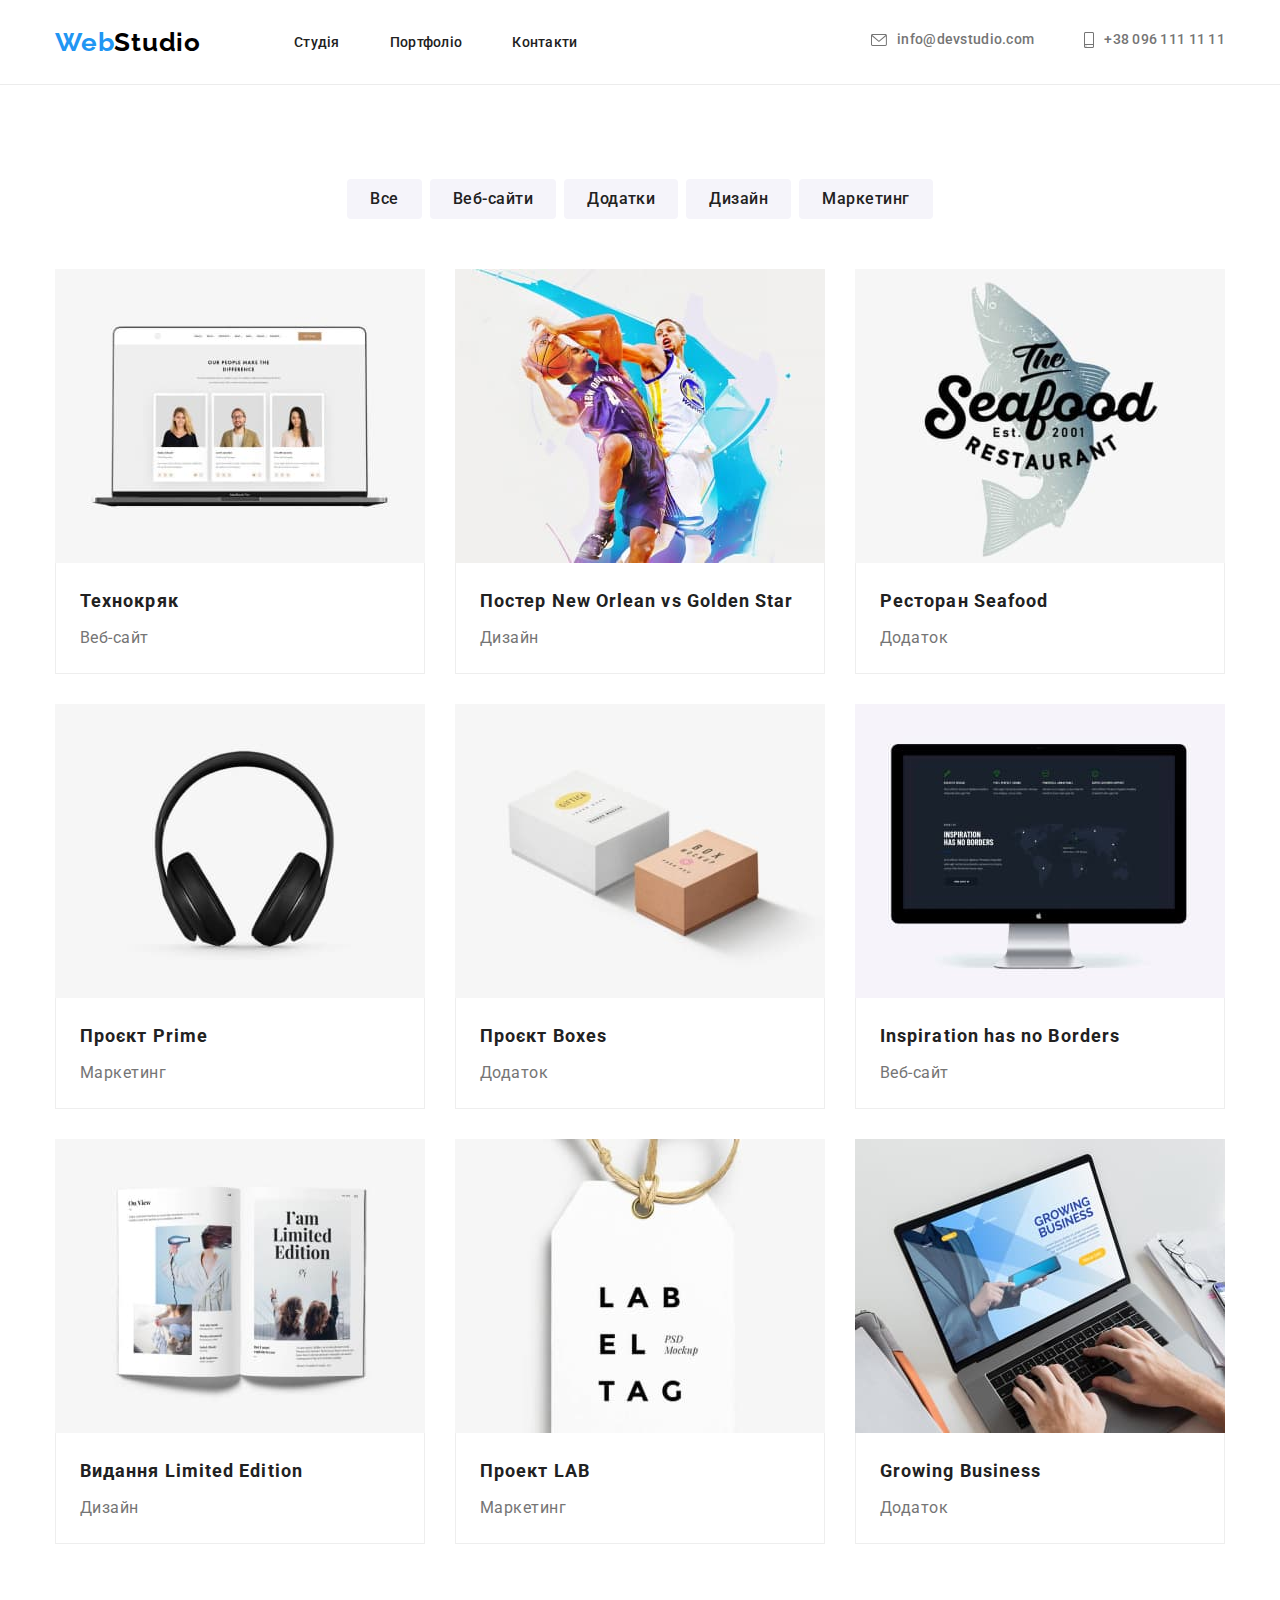
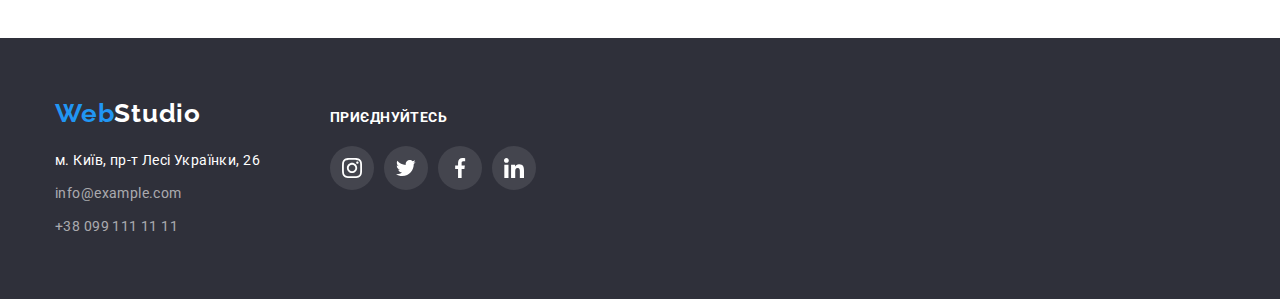
==== portfolio.html @ e3398ce7 "HW4" ====
<!DOCTYPE html>
<html lang="uk">
  <head>
    <meta charset="UTF-8" />
    <meta http-equiv="X-UA-Compatible" content="IE=edge" />
    <meta name="viewport" content="width=device-width, initial-scale=1.0" />
    <title>hw</title>
    <link rel="preconnect" href="https://fonts.googleapis.com" />
    <link rel="preconnect" href="https://fonts.gstatic.com" crossorigin />
    <link
      href="https://fonts.googleapis.com/css2?family=Raleway:wght@700&family=Roboto:wght@400;500;700;900&display=swap"
      rel="stylesheet"
    />
    <link
      rel="stylesheet"
      href="https://cdnjs.cloudflare.com/ajax/libs/modern-normalize/1.1.0/modern-normalize.min.css"
    />
    <link rel="stylesheet" href="css/styles.css" />
  </head>
  <body>
    <header class="header-border">
      <div class="container header-items">
        <nav class="header-navegation">
          <a class="title" href="./index.html"
            >Web<span class="studio">Studio</span></a
          >
          <ul class="header-pages">
            <li class="navigation">
              <a class="page" href="./index.html">Студія</a>
            </li>
            <li class="navigation">
              <a class="page" href="./portfolio.html">Портфоліо</a>
            </li>
            <li class="navigation"><a class="page" href="#">Контакти</a></li>
          </ul>
        </nav>
        <ul class="header-contacts">
          <li class="contacts">
            <div class="heder-contact">
              <a class="heder-contact-size" href="">
                <svg class="heder-mail-icon">
                <use href="./images/icons.svg#icon-mail"></use>
                 </svg></a>
                <a class="contact" href="mailto:info@devstudio.com" >info@devstudio.com</a>
            </div> 
          </li>
          <li class="contacts">
            <div class="heder-contact">
              <a class="heder-contact-size" href=""><svg class="heder-phone-icon">
              <use href="./images/icons.svg#icon-smartphone"></use>
              </svg></a>
              <a class="contact" href="tel:+380961111111">+38 096 111 11 11</a>
                 </div> 
 </li>
        </ul>
      </div>
    </header>
    <main>
      <section class="section">
        <div class="container">
          <h1 class="invisible-title">portfolio</h1>
          <ul class="button-list">
            <li class="button-position">
              <button class="portfolio-button" type="button">Все</button>
            </li>
            <li class="button-position">
              <button class="portfolio-button" type="button">Веб-сайти</button>
            </li>
            <li class="button-position">
              <button class="portfolio-button" type="button">Додатки</button>
            </li>
            <li class="button-position">
              <button class="portfolio-button" type="button">Дизайн</button>
            </li>
            <li class="button-position">
              <button class="portfolio-button" type="button">Маркетинг</button>
            </li>
          </ul>
          <ul class="progect-list">
            <li class="progect-list-item">
              <img
                class="image"
                src="images/portfolio/techno.jpg"
                alt="notebook with photo"
                width="370"
              />
              <div class="name-type-progects">
                <h2 class="name-progect">Технокряк</h2>
                <p class="type-progect">Веб-сайт</p>
              </div>
            </li>
            <li class="progect-list-item">
              <img
                class="image"
                src="images/portfolio/poster.jpg"
                alt="basketball game"
                width="370"
              />
              <div class="name-type-progects">
                <h2 class="name-progect">Постер New Orlean vs Golden Star</h2>
                <p class="type-progect">Дизайн</p>
              </div>
            </li>
            <li class="progect-list-item">
              <img
                class="image"
                src="images/portfolio/restoran.jpg"
                alt="the seafood restaurant"
                width="370"
              />
              <div class="name-type-progects">
                <h2 class="name-progect">Ресторан Seafood</h2>
                <p class="type-progect">Додаток</p>
              </div>
            </li>
            <li class="progect-list-item">
              <img
                class="image"
                src="images/portfolio/progect-p.jpg"
                alt="headphones"
                width="370"
              />
              <div class="name-type-progects">
                <h2 class="name-progect">Проєкт Prime</h2>
                <p class="type-progect">Маркетинг</p>
              </div>
            </li>
            <li class="progect-list-item">
              <img
                class="image"
                src="images/portfolio/progect-b.jpg"
                alt="boxes"
                width="370"
              />
              <div class="name-type-progects">
                <h2 class="name-progect">Проєкт Boxes</h2>
                <p class="type-progect">Додаток</p>
              </div>
            </li>
            <li class="progect-list-item">
              <img
                class="image"
                src="images/portfolio/inseiration.jpg"
                alt="monitor with a map"
                width="370"
              />
              <div class="name-type-progects">
                <h2 class="name-progect">Inspiration has no Borders</h2>
                <p class="type-progect">Веб-сайт</p>
              </div>
            </li>
            <li class="progect-list-item">
              <img
                class="image"
                src="images/portfolio/jornal.jpg"
                alt="photography magazine"
                width="370"
              />
              <div class="name-type-progects">
                <h2 class="name-progect">Видання Limited Edition</h2>
                <p class="type-progect">Дизайн</p>
              </div>
            </li>
            <li class="progect-list-item">
              <img
                class="image"
                src="images/portfolio/progect-l.jpg"
                alt="project lab"
                width="370"
              />
              <div class="name-type-progects">
                <h2 class="name-progect">Проект LAB</h2>
                <p class="type-progect">Маркетинг</p>
              </div>
            </li>
            <li class="progect-list-item">
              <img
                class="image"
                src="images/portfolio/growing.jpg"
                alt="notebook with site "
                width="370"
              />
              <div class="name-type-progects">
                <h2 class="name-progect">Growing Business</h2>
                <p class="type-progect">Додаток</p>
              </div>
            </li>
          </ul>
        </div>
      </section>
    </main>

    <footer class="footer-elements">
<div class="container">

        <ul class="footer-flex">
          <li>
            <a class="footer-item" href="./index.html"
            >Web<span class="footer-studio">Studio</span></a
          >
          <address>
            <ul class="footer-list">
              <li class="footer-element">
                <a
                  class="footer-addres"
                  href="https://goo.gl/maps/CPtrU1FHBa2aNyZL9"
                  target="_blank"
                  rel="noopener noreferrer"
                  >м. Київ, пр-т Лесі Українки, 26</a
                >
              </li>
              <li class="footer-element">
                <a class="footer-contact" href="mailto:info@example.com"
                  >info@example.com</a
                >
              </li>
              <li class="footer-element">
                <a class="footer-contact" href="tel:+380991111111"
                  >+38 099 111 11 11</a
                >
              </li>
            </ul>
          </address>
          </li>

          
          <li class="footer-social-network-position">
            <h3 class="footer-social-network">приєднуйтесь</h3>
            <ul class="footer-social-network-list">
              <li class="footer-social-network-bg">
                <a href=""><svg class="svg">
                  <use href="./images/icons.svg#icon-instagram"></use>
                </svg></a></li>
              <li class="footer-social-network-bg">
                <a href=""><svg class="svg">
                  <use href="./images/icons.svg#icon-twitter"></use>
                </svg></a></li>
              <li class="footer-social-network-bg">
               <a href=""><svg class="svg">
                <use href="./images/icons.svg#icon-facebook"></use>
              </svg></a> 
            </li>
              <li class="footer-social-network-bg">
                <a href=""><svg class="svg">
                  <use href="./images/icons.svg#icon-linkedin"></use>
                </svg></a>
               </li>
              </ul>
          </li>
        </ul>

      </div>
    </footer>
  </body>
</html>
---- css/styles.css ----
:root{
    --blue-color: #2196F3;
    --title-color: #212121;
    --text-color: #757575;
    --white-color: #FFFFFF;
    --studio-color: #000000;
    --bg-color: #F5F5F5;
    --second-bg-color: #F5F4FA;
    --first-block-color: #2F303A;
    --border-coolor: #ECECEC;
    --border-pf-color: #EEEEEE;
    --client-color: #AFB1B8;
    --main-font: 'Roboto', sans-serif;
    --second-fond: 'Raleway', sans-serif;

}

body{
    font-family: var(--main-font, 'Roboto', sans-serif);
    background-color: var(--white-color);
    color: var(--title-color);
}

ul {
    list-style: none;
}

h1,
h2,
h3,
h4,
h5,
h6,
p,
ul{
    margin: 0;
    padding: 0;
}


.container{
    width: 1200px;
    margin: 0 auto;
    padding: 0 15px;
}

.section{
   padding: 94px 0;
}
/* header */

.header-items{
    display: flex;
    align-items: center;
}

.header-border{
    border-bottom: 1px solid var(--border-coolor);
}

.header-navegation{
    display: flex;
    align-items: center;
}

.header-pages{
    display: flex;

    margin-left: 93px;

}

.navigation:not(:last-child){
    margin-right: 50px;
}

.header-contacts{
    display: flex;
    margin-left:auto;
}


.title{
    display: inline-block;
    padding: 0;
    margin: 0;
font-family: var(--second-fond);
    font-weight: 700;
    font-size: 26px;
    line-height: 1.2;
    letter-spacing: 0.03em;
    color: var(--blue-color);
    text-decoration: none;
}

.studio{
    color: var(--studio-color);
}


.page{
display: block;
padding: 32px 0;

    font-style: normal;
        font-weight: 500;
        font-size: 14px;
        line-height: 16px;
        letter-spacing: 0.02em;
        color: var(--title-color);
        text-decoration: none;
}
.page:hover,
.page:focus {
    color: var(--blue-color);
}

.contacts:not(:last-child){
    margin-right: 50px;
}


.contact{
    display: block;
    padding: 32px 0;

    font-style: normal;
    font-weight: 500;
    font-size: 14px;
    line-height: 1.14;
    letter-spacing: 0.02em;
    color: var(--text-color);
    text-decoration: none;
}
.contact:hover,
.contact:focus {
    color: var(--blue-color);
}


.heder-contact{
display: flex;  
margin: 0;
padding: 0;
fill: #757575;
}

.heder-contact:hover,
.heder-contact:focus{
fill: var(--blue-color);
}

.heder-contact-size{
padding: 32px 0; 
}

.heder-mail-icon {
    margin-right: 10px;
    width: 16px;
    height: 12px;
}

.heder-phone-icon{
margin-right: 10px;
width: 10px;
height: 16px;
}


/* main */
.first-block{
    background: var(--first-block-color);
    text-align: center;
    padding-top: 200px;
    padding-bottom: 200px;
}
.overlay{
    max-width: 1600px;
    margin-left: auto;
    margin-right: auto;
    background-image: linear-gradient( to right,
     rgba(47, 48, 58, 0.4),
     rgba(47, 48, 58, 0.4)
     ), url(../images/hero.jpg);
}
.caption{
    margin-bottom: 30px;
    margin-left: auto;
    margin-right: auto;

    width: 696px;
    font-weight: 900;
    font-size: 44px;
    line-height: 1.36;
    text-align: center;
    letter-spacing: 0.06em;
    text-transform: uppercase;
    color: var(--white-color);
}

.main-button{
padding: 10px 32px;
margin: 0 auto;

    background: var(--blue-color);
    box-shadow: 0px 4px 4px rgba(0, 0, 0, 0.15);
    border-radius: 4px;
    border-style: none;
    cursor: pointer;
}

.service{
    font-family: var(--main-font);
    font-weight: 700;
    font-size: 16px;
    line-height: 1.87;
    display: flex;
    align-items: center;
    text-align: center;
    letter-spacing: 0.06em;
    color: var(--white-color);
}

/* Переваги */

.invisible-title{
    position: absolute;
    clip: rect(0 0 0 0);
    width: 1px;
    height: 1px;
    margin: -1px;
}

.advantages{
    display: flex;
}

.size{
    width: 270px;
}


.advantages-svg{
    background-color: var(--second-bg-color);
    margin-bottom: 30px;
    border-radius: 4px;
    height: 120px;
    width: 270px;
    padding: 25px 100px;
}
.size-icon{
    display: block;
    width: 70px;
    height: 70px;

}


.size:not(:last-child){
    margin-right: 30px;
}
.subtitle{
    margin-bottom: 10px;

    font-weight: 700;
    font-size: 14px;
    line-height: 1.14;
    letter-spacing: 0.03em;
    text-transform: uppercase; 
}

.desc{

    font-weight: 400;
    font-size: 14px;
    line-height: 1.71;
    letter-spacing: 0.03em;
    color: var(--text-color);
}

/* Робота */
.work-high{
    padding-top: 0;
}

.third-block-title{
    margin-bottom: 50px;

font-weight: 700;
font-size: 36px;
line-height: 1.16;
text-align: center;
letter-spacing: 0.03em;
}

.work-position{
    display: flex;
}

.work-pictures:not(:last-child){
    margin-right: 30px;
}

.image{
    display: block;
    max-width: 100%;
    height: auto;
}

/* Наша команда */

.quarter-block{
background: var(--second-bg-color);

}

.quarter-block-title{
    margin-bottom: 50px;

    font-weight: 700;
    font-size: 36px;
    line-height: 1.16;
    text-align: center;
    letter-spacing: 0.03em;
}

.command{
    display: flex;
}

.box{

    background: var(--white-color);
    box-shadow: 0px 1px 3px rgba(0, 0, 0, 0.12), 0px 1px 1px rgba(0, 0, 0, 0.14), 0px 2px 1px rgba(0, 0, 0, 0.2);
    border-radius: 0px 0px 4px 4px;

}
.box:not(:last-child){
    margin-right: 30px;
}

.name{
    padding-top: 30px;
    margin-bottom: 10px;

    font-weight: 500;
    font-size: 16px;
    line-height: 1.18;
    text-align: center;
    letter-spacing: 0.03em;
}

.work{
    padding-bottom: 16px;

    font-weight: 400;
    font-size: 16px;
    line-height: 1.18;
    text-align: center;
    letter-spacing: 0.03em;
    color: var(--text-color);
}

.comand-social-network{
    display: flex;
    justify-content: center;
    margin-bottom: 30px;
    fill: #afb1b8;
}

.social-network{
    display: block;
    width: 44px;
    height: 44px;
    margin: 0;
    padding: 0;
    border-radius: 50%;

    padding: 12px;
    margin-right: 10px;

}
.social-network:hover,
.social-network:focus {
    fill: var(--white-color);
    background-color: var(--blue-color);
}


.svg{
  
    width: 20px;
    height: 20px;
}
/* portfolio */

.button-list{
    display: flex;
    justify-content: center;
    margin-bottom: 50px;
}

.button-position:not(:last-child){
    margin-right: 8px;
}

.progect-list{
    display: flex;
    flex-wrap: wrap;
}

.progect-list-item{
    box-sizing: border-box;
    margin: 0;
    padding: 0;
    width: calc((100% - 60px) / 3);
    margin-right: 30px;
    margin-bottom: 30px;
}
.progect-list-item:nth-child(3n){
    margin-right: 0;
}
.progect-list-item:nth-last-child(-n+3){
margin-bottom: 0;
}

.progect-list-item:hover,
.progect-list-item:focus{
    box-shadow: 0px 1px 1px rgba(0, 0, 0, 0.12), 0px 4px 4px rgba(0, 0, 0, 0.06), 1px 4px 6px rgba(0, 0, 0, 0.16);
}



.portfolio-button{
    margin: 0;
    padding: 6px 22px;

font-family: inherit;
font-weight: 500;
font-size: 16px;
line-height: 1.6;
text-align: center;
letter-spacing: 0.03em;
color: inherit;
cursor: pointer;

background: var(--second-bg-color);
border-radius: 4px;
border: 1px solid transparent;
}
.portfolio-button:hover,
.portfolio-button:focus {
    color: var(--white-color);
    background-color: var(--blue-color);
    box-shadow: 0px 3px 1px rgba(0, 0, 0, 0.1), 0px 1px 2px rgba(0, 0, 0, 0.08), 0px 2px 2px rgba(0, 0, 0, 0.12);
}

.name-type-progects{
    padding: 20px 24px;
    border-right: 1px solid var(--border-pf-color);
    border-bottom: 1px solid var(--border-pf-color);    
    border-left: 1px solid var(--border-pf-color);
}

.name-progect{
    margin-bottom: 4px;
font-weight: 700;
font-size: 18px;
line-height: 2;
letter-spacing: 0.06em;;
}


.type-progect{
font-weight: 400;
font-size: 16px;
line-height: 30px;
letter-spacing: 0.03em;
color: var(--text-color);
}


/* <!-- Постійні клієнти --> */

.clients{
font-weight: 700;
font-size: 36px;
line-height: 1.16;
text-align: center;
letter-spacing: 0.03em;

margin-bottom: 50px;
}

.clients-list{
    display: flex;
   fill: var(--client-color);
}

.clients-border{
    display: block;
width: 170px;
height: 92px;
border: 1px solid var(--client-color);
border-radius: 4px;
padding: 16px 32px;
}
.clients-border:not(:last-child){
    margin-right: 30px;
}

.clients-border:hover,
.clients-border:focus{
    fill: var(--blue-color);
    border: 1px solid var(--blue-color)
}

.clients-logo{
    display: flex;
  
  
width: 106px;
height: 60px;
margin: auto;
}



/* footer */

.footer-elements{
    background-color: var(--first-block-color);
    padding-top: 60px;
    padding-bottom: 60px;
}

.footer-item{
    display: inline-block;
    margin: 0;
    margin-bottom: 20px;

font-family: var(--second-fond);
font-weight: 700;
font-size: 26px;
line-height: 1.19;
letter-spacing: 0.03em;
color: var(--blue-color);
text-decoration: none;
}

.footer-studio{
    color: var(--white-color);
}

.footer-list{
    display: inline-block;
}

.footer-element:not(:last-child){
    margin-bottom: 9px;
}
.footer-addres{
font-style: normal;
font-weight: 400;
font-size: 14px;
line-height: 1.71;
letter-spacing: 0.03em;
color: var(--white-color);
text-decoration: none;
}
.footer-addres:hover,
.footer-addres:focus {
    color: var(--blue-color);
}


.footer-contact{
font-style: normal;
font-weight: 400;
font-size: 14px;
line-height: 1.71;
letter-spacing: 0.03em;
color: rgba(255, 255, 255, 0.6);
text-decoration: none;
}
.footer-contact:hover,
.footer-contact:focus {
    color: var(--blue-color);
}

.footer-flex{
    display: flex;
}

.footer-social-network-position{
    margin-left: 70px;
    margin-top: 12px;
}

.footer-social-network{
font-weight: 700;
font-size: 14px;
line-height: 1.14;
letter-spacing: 0.03em;
text-transform: uppercase;
color: var(--white-color);

margin-bottom: 20px;
}

.footer-social-network-list{
    display: flex;
}

.footer-social-network-bg{
    padding: 12px;
    width: 44px;
    height: 44px;
    border-radius: 50%;
    fill: var(--white-color);
    background-color: rgba(255, 255, 255, 0.1);
}
.footer-social-network-bg:not(:last-child){
    margin-right: 10px;
}

.footer-social-network-bg:hover,
.footer-social-network-bg:focus {
    background-color: var(--blue-color);
}
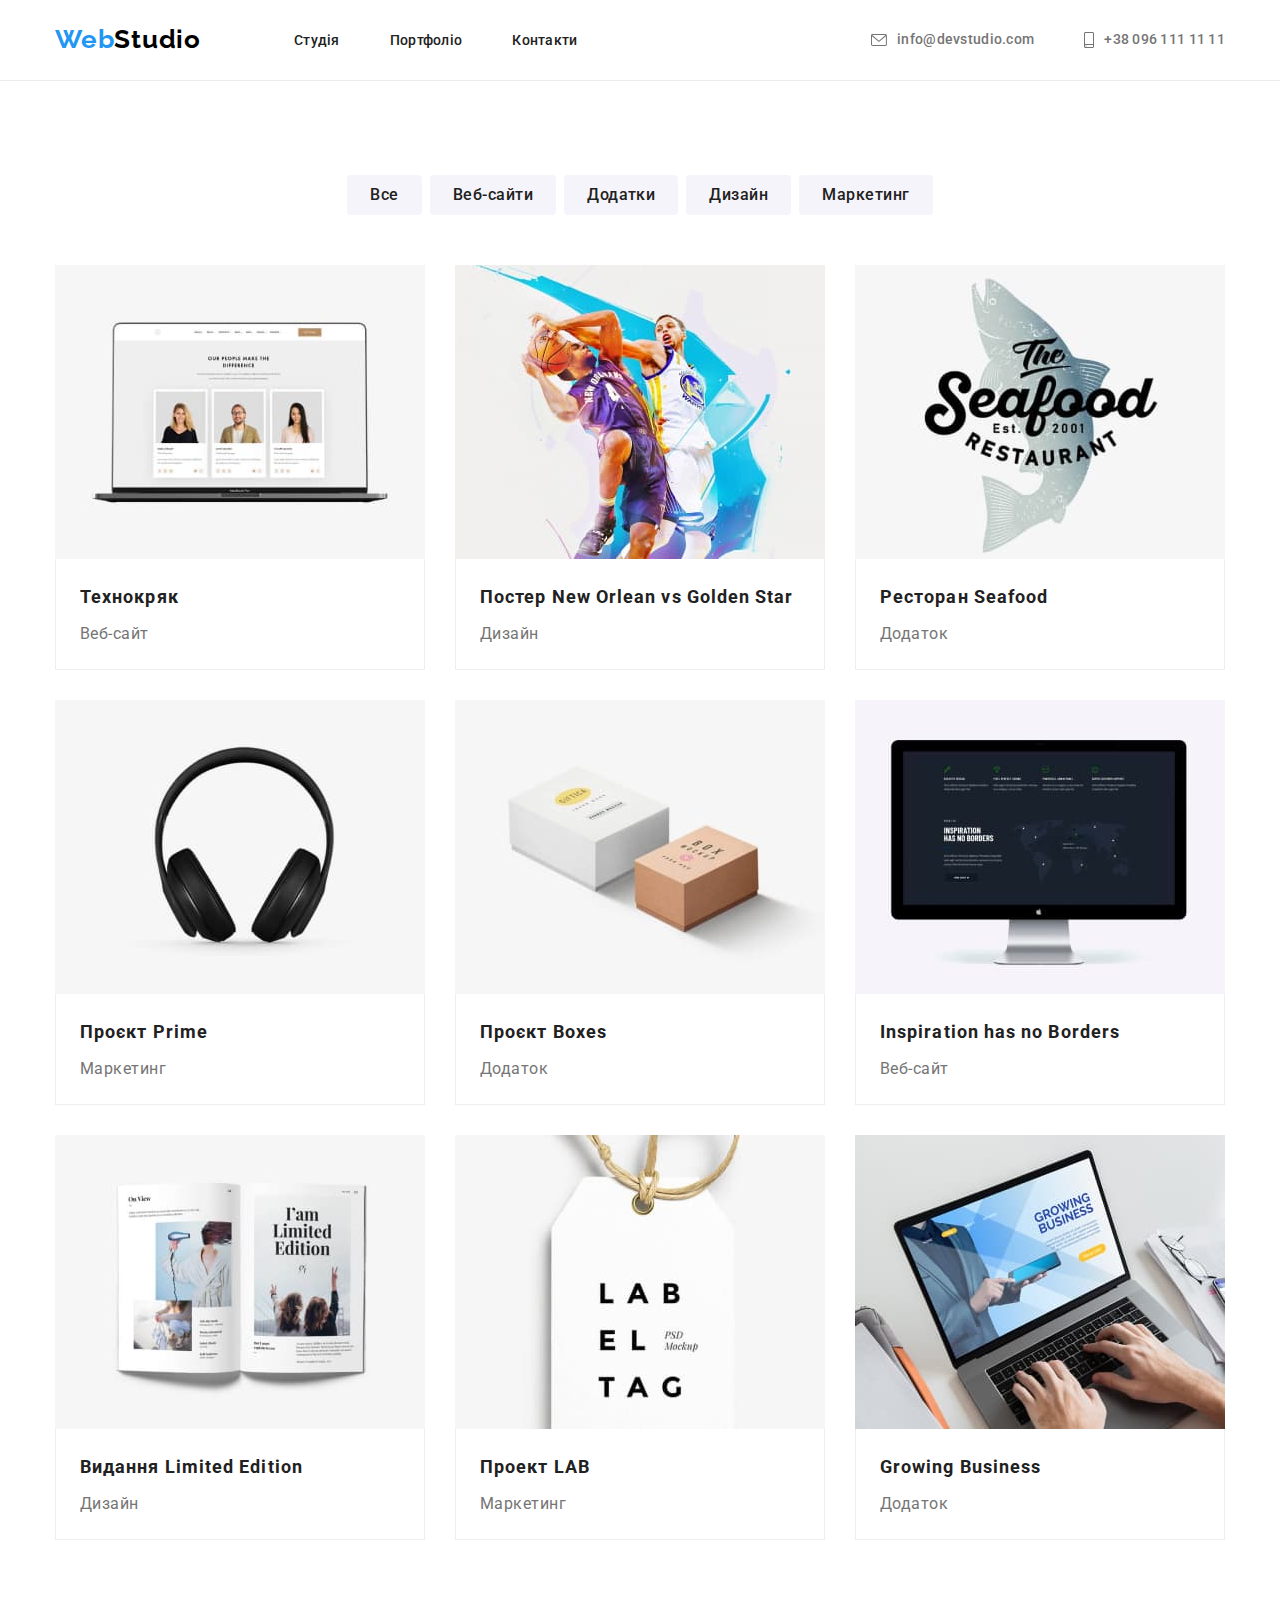
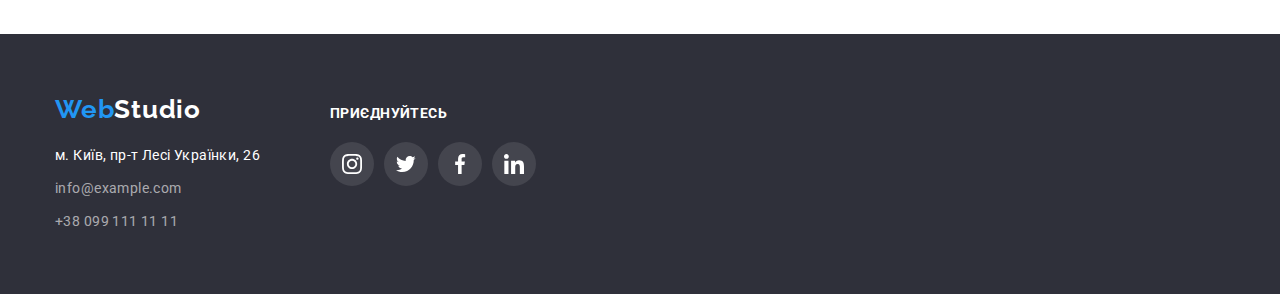
==== commit f1d19006: "HW4" ====
--- a/portfolio.html
+++ b/portfolio.html
@@ -36,22 +36,15 @@
         </nav>
         <ul class="header-contacts">
           <li class="contacts">
-            <div class="heder-contact">
-              <a class="heder-contact-size" href="">
-                <svg class="heder-mail-icon">
-                <use href="./images/icons.svg#icon-mail"></use>
-                 </svg></a>
-                <a class="contact" href="mailto:info@devstudio.com" >info@devstudio.com</a>
-            </div> 
+            <a class="contact" href="mailto:info@devstudio.com"
+              ><svg class="heder-mail-icon">
+                <use href="./images/icons.svg#icon-mail"></use></svg>info@devstudio.com</a>
           </li>
           <li class="contacts">
-            <div class="heder-contact">
-              <a class="heder-contact-size" href=""><svg class="heder-phone-icon">
-              <use href="./images/icons.svg#icon-smartphone"></use>
-              </svg></a>
-              <a class="contact" href="tel:+380961111111">+38 096 111 11 11</a>
-                 </div> 
- </li>
+            <a class="contact" href="tel:+380961111111">
+              <svg class="heder-phone-icon">
+                <use href="./images/icons.svg#icon-smartphone"></use></svg>+38 096 111 11 11</a>
+          </li>
         </ul>
       </div>
     </header>
@@ -78,8 +71,8 @@
           </ul>
           <ul class="progect-list">
             <li class="progect-list-item">
-              <img
-                class="image"
+             <a class="progect-list-item-card" href="">
+              <img class="image"
                 src="images/portfolio/techno.jpg"
                 alt="notebook with photo"
                 width="370"
@@ -88,9 +81,11 @@
                 <h2 class="name-progect">Технокряк</h2>
                 <p class="type-progect">Веб-сайт</p>
               </div>
-            </li>
-            <li class="progect-list-item">
-              <img
+            </a>
+            </li>
+            <li class="progect-list-item">
+              <a class="progect-list-item-card" href="">
+                <img
                 class="image"
                 src="images/portfolio/poster.jpg"
                 alt="basketball game"
@@ -100,9 +95,11 @@
                 <h2 class="name-progect">Постер New Orlean vs Golden Star</h2>
                 <p class="type-progect">Дизайн</p>
               </div>
-            </li>
-            <li class="progect-list-item">
-              <img
+              </a>
+            </li>
+            <li class="progect-list-item">
+              <a class="progect-list-item-card" href="">
+                <img
                 class="image"
                 src="images/portfolio/restoran.jpg"
                 alt="the seafood restaurant"
@@ -112,9 +109,11 @@
                 <h2 class="name-progect">Ресторан Seafood</h2>
                 <p class="type-progect">Додаток</p>
               </div>
-            </li>
-            <li class="progect-list-item">
-              <img
+              </a>
+            </li>
+            <li class="progect-list-item">
+              <a class="progect-list-item-card" href="">
+                <img
                 class="image"
                 src="images/portfolio/progect-p.jpg"
                 alt="headphones"
@@ -124,9 +123,11 @@
                 <h2 class="name-progect">Проєкт Prime</h2>
                 <p class="type-progect">Маркетинг</p>
               </div>
-            </li>
-            <li class="progect-list-item">
-              <img
+              </a>
+            </li>
+            <li class="progect-list-item">
+              <a class="progect-list-item-card" href="">
+                <img
                 class="image"
                 src="images/portfolio/progect-b.jpg"
                 alt="boxes"
@@ -136,9 +137,11 @@
                 <h2 class="name-progect">Проєкт Boxes</h2>
                 <p class="type-progect">Додаток</p>
               </div>
-            </li>
-            <li class="progect-list-item">
-              <img
+              </a>
+            </li>
+            <li class="progect-list-item">
+              <a class="progect-list-item-card" href="">
+                <img
                 class="image"
                 src="images/portfolio/inseiration.jpg"
                 alt="monitor with a map"
@@ -148,9 +151,11 @@
                 <h2 class="name-progect">Inspiration has no Borders</h2>
                 <p class="type-progect">Веб-сайт</p>
               </div>
-            </li>
-            <li class="progect-list-item">
-              <img
+              </a>
+            </li>
+            <li class="progect-list-item">
+             <a class="progect-list-item-card" href="">
+               <img
                 class="image"
                 src="images/portfolio/jornal.jpg"
                 alt="photography magazine"
@@ -160,9 +165,11 @@
                 <h2 class="name-progect">Видання Limited Edition</h2>
                 <p class="type-progect">Дизайн</p>
               </div>
-            </li>
-            <li class="progect-list-item">
-              <img
+             </a>
+            </li>
+            <li class="progect-list-item">
+             <a class="progect-list-item-card" href="">
+               <img
                 class="image"
                 src="images/portfolio/progect-l.jpg"
                 alt="project lab"
@@ -172,9 +179,11 @@
                 <h2 class="name-progect">Проект LAB</h2>
                 <p class="type-progect">Маркетинг</p>
               </div>
-            </li>
-            <li class="progect-list-item">
-              <img
+             </a>
+            </li>
+            <li class="progect-list-item">
+              <a class="progect-list-item-card" href="">
+                <img
                 class="image"
                 src="images/portfolio/growing.jpg"
                 alt="notebook with site "
@@ -184,6 +193,7 @@
                 <h2 class="name-progect">Growing Business</h2>
                 <p class="type-progect">Додаток</p>
               </div>
+              </a>
             </li>
           </ul>
         </div>
@@ -191,64 +201,67 @@
     </main>
 
     <footer class="footer-elements">
-<div class="container">
-
+      <div class="container">
         <ul class="footer-flex">
           <li>
             <a class="footer-item" href="./index.html"
-            >Web<span class="footer-studio">Studio</span></a
-          >
-          <address>
-            <ul class="footer-list">
-              <li class="footer-element">
-                <a
-                  class="footer-addres"
-                  href="https://goo.gl/maps/CPtrU1FHBa2aNyZL9"
-                  target="_blank"
-                  rel="noopener noreferrer"
-                  >м. Київ, пр-т Лесі Українки, 26</a
-                >
-              </li>
-              <li class="footer-element">
-                <a class="footer-contact" href="mailto:info@example.com"
-                  >info@example.com</a
-                >
-              </li>
-              <li class="footer-element">
-                <a class="footer-contact" href="tel:+380991111111"
-                  >+38 099 111 11 11</a
-                >
+              >Web<span class="footer-studio">Studio</span></a
+            >
+            <address>
+              <ul class="footer-list">
+                <li class="footer-element">
+                  <a
+                    class="footer-addres"
+                    href="https://goo.gl/maps/CPtrU1FHBa2aNyZL9"
+                    target="_blank"
+                    rel="noopener noreferrer"
+                    >м. Київ, пр-т Лесі Українки, 26</a
+                  >
+                </li>
+                <li class="footer-element">
+                  <a class="footer-contact" href="mailto:info@example.com"
+                    >info@example.com</a
+                  >
+                </li>
+                <li class="footer-element">
+                  <a class="footer-contact" href="tel:+380991111111"
+                    >+38 099 111 11 11</a
+                  >
+                </li>
+              </ul>
+            </address>
+          </li>
+
+          <li class="footer-social-network-position">
+            <p class="footer-social-network">приєднуйтесь</p>
+            <ul class="footer-social-network-list">
+              <li class="footer-social-network-bg">
+                <a class="footer-social-network-bg-size" href=""
+                  ><svg class="svg">
+                    <use href="./images/icons.svg#icon-instagram"></use></svg
+                ></a>
+              </li>
+              <li class="footer-social-network-bg">
+                <a class="footer-social-network-bg-size" href=""
+                  ><svg class="svg">
+                    <use href="./images/icons.svg#icon-twitter"></use></svg
+                ></a>
+              </li>
+              <li class="footer-social-network-bg">
+                <a class="footer-social-network-bg-size" href=""
+                  ><svg class="svg">
+                    <use href="./images/icons.svg#icon-facebook"></use></svg
+                ></a>
+              </li>
+              <li class="footer-social-network-bg">
+                <a class="footer-social-network-bg-size" href=""
+                  ><svg class="svg">
+                    <use href="./images/icons.svg#icon-linkedin"></use></svg
+                ></a>
               </li>
             </ul>
-          </address>
-          </li>
-
-          
-          <li class="footer-social-network-position">
-            <h3 class="footer-social-network">приєднуйтесь</h3>
-            <ul class="footer-social-network-list">
-              <li class="footer-social-network-bg">
-                <a href=""><svg class="svg">
-                  <use href="./images/icons.svg#icon-instagram"></use>
-                </svg></a></li>
-              <li class="footer-social-network-bg">
-                <a href=""><svg class="svg">
-                  <use href="./images/icons.svg#icon-twitter"></use>
-                </svg></a></li>
-              <li class="footer-social-network-bg">
-               <a href=""><svg class="svg">
-                <use href="./images/icons.svg#icon-facebook"></use>
-              </svg></a> 
-            </li>
-              <li class="footer-social-network-bg">
-                <a href=""><svg class="svg">
-                  <use href="./images/icons.svg#icon-linkedin"></use>
-                </svg></a>
-               </li>
-              </ul>
           </li>
         </ul>
-
       </div>
     </footer>
   </body>
--- a/css/styles.css
+++ b/css/styles.css
@@ -36,6 +36,9 @@
     margin: 0;
     padding: 0;
 }
+a{
+    text-decoration: none ;
+}
 
 
 .container{
@@ -121,7 +124,8 @@
 
 
 .contact{
-    display: block;
+    display: flex;
+    align-items: center;
     padding: 32px 0;
 
     font-style: normal;
@@ -131,10 +135,12 @@
     letter-spacing: 0.02em;
     color: var(--text-color);
     text-decoration: none;
+    fill: var(--text-color);
 }
 .contact:hover,
 .contact:focus {
     color: var(--blue-color);
+    fill: var(--blue-color);
 }
 
 
@@ -145,14 +151,7 @@
 fill: #757575;
 }
 
-.heder-contact:hover,
-.heder-contact:focus{
-fill: var(--blue-color);
-}
-
-.heder-contact-size{
-padding: 32px 0; 
-}
+
 
 .heder-mail-icon {
     margin-right: 10px;
@@ -246,7 +245,9 @@
     border-radius: 4px;
     height: 120px;
     width: 270px;
-    padding: 25px 100px;
+  display: inline-flex;
+  align-items: center;
+  justify-content: center;
 }
 .size-icon{
     display: block;
@@ -351,7 +352,7 @@
 }
 
 .work{
-    padding-bottom: 16px;
+    margin-bottom:  16px;
 
     font-weight: 400;
     font-size: 16px;
@@ -364,26 +365,32 @@
 .comand-social-network{
     display: flex;
     justify-content: center;
-    margin-bottom: 30px;
+    padding-bottom:  30px;
     fill: #afb1b8;
 }
 
 .social-network{
-    display: block;
+    display: flex;
     width: 44px;
     height: 44px;
     margin: 0;
     padding: 0;
     border-radius: 50%;
-
-    padding: 12px;
-    margin-right: 10px;
+    align-items: center;
+    justify-content: center;
+
+   
+
 
 }
 .social-network:hover,
 .social-network:focus {
     fill: var(--white-color);
     background-color: var(--blue-color);
+}
+
+.social-network-margin:not(:last-child){
+    margin-right: 10px;
 }
 
 
@@ -424,8 +431,12 @@
 margin-bottom: 0;
 }
 
-.progect-list-item:hover,
-.progect-list-item:focus{
+.progect-list-item-card{
+    display: block;
+    color: var(--title-color);
+}
+.progect-list-item-card:hover,
+.progect-list-item-card:focus{
     box-shadow: 0px 1px 1px rgba(0, 0, 0, 0.12), 0px 4px 4px rgba(0, 0, 0, 0.06), 1px 4px 6px rgba(0, 0, 0, 0.16);
 }
 
@@ -497,31 +508,31 @@
    fill: var(--client-color);
 }
 
+
 .clients-border{
-    display: block;
+    display: flex;
 width: 170px;
 height: 92px;
 border: 1px solid var(--client-color);
 border-radius: 4px;
-padding: 16px 32px;
+align-items: center;
+justify-content: center;
 }
 .clients-border:not(:last-child){
-    margin-right: 30px;
+margin-right: 30px;
 }
 
 .clients-border:hover,
 .clients-border:focus{
-    fill: var(--blue-color);
-    border: 1px solid var(--blue-color)
+fill: var(--blue-color);
+border: 1px solid var(--blue-color);
 }
 
 .clients-logo{
-    display: flex;
-  
+display: flex;
   
 width: 106px;
 height: 60px;
-margin: auto;
 }
 
 
@@ -627,4 +638,11 @@
 .footer-social-network-bg:hover,
 .footer-social-network-bg:focus {
     background-color: var(--blue-color);
-} +} 
+.footer-social-network-bg-size{
+    display: block;
+
+    width: 20px;
+    height: 20px;
+
+}